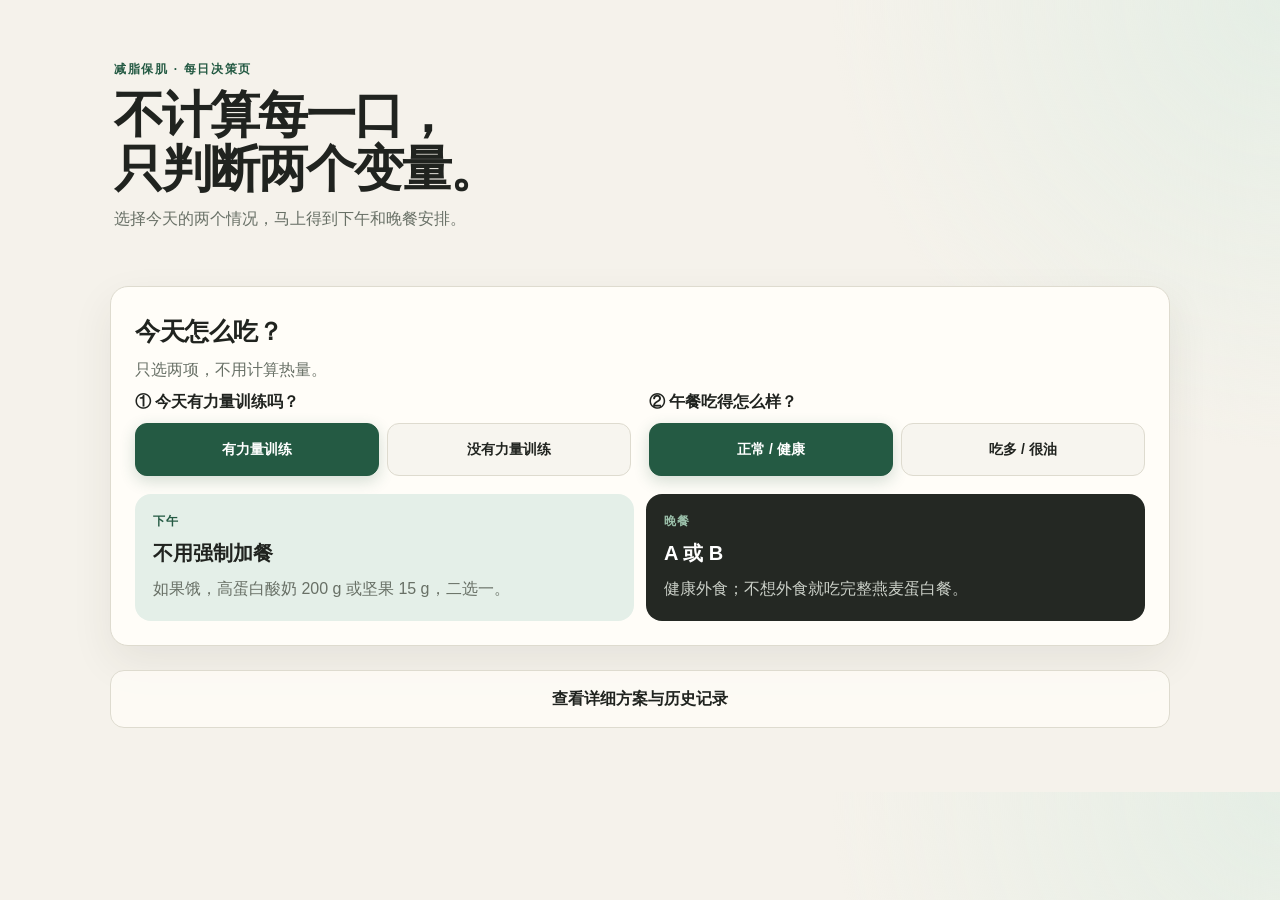
==== pages/daily-diet/index.html @ 7181f227 "Publish diet and workout quick references" ====
<!doctype html>
<html lang="zh-CN">
<head>
  <meta charset="utf-8">
  <meta name="viewport" content="width=device-width, initial-scale=1">
  <title>每日饮食决策与记录</title>
  <style>
    :root {
      --paper:#f5f2eb; --card:#fffdf8; --ink:#20231f; --muted:#687066;
      --line:#dedbcf; --green:#245a43; --green-soft:#e4efe8;
      --gold:#a56c22; --gold-soft:#f6ead4; --red:#9b453d; --red-soft:#f7e5e2;
      --shadow:0 16px 42px rgba(54,49,38,.08);
    }
    * { box-sizing:border-box; }
    body {
      margin:0; color:var(--ink); background:
        radial-gradient(circle at top right, #e5eee5 0, transparent 28rem), var(--paper);
      font-family:-apple-system,BlinkMacSystemFont,"PingFang SC","Microsoft YaHei",sans-serif;
      line-height:1.65;
    }
    .wrap { width:min(1060px,calc(100% - 28px)); margin:0 auto; padding:36px 0 64px; }
    header { padding:24px 4px 30px; }
    .eyebrow { color:var(--green); font-size:12px; font-weight:700; letter-spacing:.14em; }
    h1 { margin:8px 0 10px; font-size:clamp(30px,6vw,50px); line-height:1.08; letter-spacing:-.04em; }
    .subtitle { color:var(--muted); max-width:720px; margin:0; }
    .verdict {
      display:grid; grid-template-columns:auto 1fr; gap:16px; align-items:center;
      background:var(--green); color:white; border-radius:20px; padding:22px 24px; box-shadow:var(--shadow);
    }
    .clock { font-size:32px; }
    .verdict strong { display:block; font-size:21px; }
    .verdict p { margin:4px 0 0; color:#dfece4; }
    section { margin-top:24px; }
    .section-head { display:flex; justify-content:space-between; gap:16px; align-items:end; margin:38px 2px 14px; }
    h2 { margin:0; font-size:22px; letter-spacing:-.02em; }
    .hint { color:var(--muted); font-size:13px; }
    .grid { display:grid; grid-template-columns:repeat(2,minmax(0,1fr)); gap:14px; }
    .card { background:var(--card); border:1px solid var(--line); border-radius:18px; padding:20px; box-shadow:var(--shadow); }
    .card h3 { margin:0 0 8px; font-size:17px; }
    .card p { margin:5px 0; color:var(--muted); }
    .tag { display:inline-block; border-radius:999px; padding:3px 9px; font-size:12px; font-weight:700; margin-bottom:10px; }
    .tag.green { background:var(--green-soft); color:var(--green); }
    .tag.gold { background:var(--gold-soft); color:var(--gold); }
    .tag.red { background:var(--red-soft); color:var(--red); }
    ul { margin:10px 0 0; padding-left:19px; }
    li { margin:5px 0; }
    .matrix { display:grid; grid-template-columns:repeat(2,minmax(0,1fr)); gap:12px; }
    .matrix .card { min-height:184px; }
    .meal-title { display:flex; justify-content:space-between; gap:10px; align-items:center; }
    .meal-code { color:var(--green); font-size:28px; font-weight:800; }
    .macro { margin-top:13px; padding-top:12px; border-top:1px solid var(--line); font-size:13px; color:var(--muted); }
    .night-rule { background:#242823; color:#f5f2eb; }
    .night-rule p,.night-rule .macro { color:#cbd0c8; border-color:#484d47; }
    form { display:grid; grid-template-columns:repeat(4,minmax(0,1fr)); gap:12px; }
    label { display:flex; flex-direction:column; gap:6px; color:var(--muted); font-size:12px; font-weight:700; }
    input,select,textarea,button {
      width:100%; border:1px solid var(--line); border-radius:11px; background:white;
      color:var(--ink); padding:11px 12px; font:inherit;
    }
    textarea { min-height:44px; resize:vertical; }
    .span2 { grid-column:span 2; }
    .span4 { grid-column:1/-1; }
    button { cursor:pointer; font-weight:700; }
    .primary { background:var(--green); color:white; border-color:var(--green); }
    .secondary { background:transparent; }
    .actions { display:flex; gap:10px; }
    .recommendation { background:var(--green-soft); color:var(--green); border-radius:12px; padding:11px 13px; font-weight:700; }
    .table-wrap { overflow:auto; border:1px solid var(--line); border-radius:14px; margin-top:14px; }
    table { width:100%; border-collapse:collapse; min-width:760px; background:white; font-size:13px; }
    th,td { padding:11px 12px; text-align:left; border-bottom:1px solid var(--line); white-space:nowrap; }
    th { color:var(--muted); font-size:11px; letter-spacing:.05em; background:#f4f3ee; }
    tr:last-child td { border-bottom:0; }
    .empty { color:var(--muted); text-align:center; padding:22px; }
    .supplements { display:grid; grid-template-columns:repeat(3,minmax(0,1fr)); gap:12px; }
    .supplements b { display:block; margin-bottom:5px; }
    .quick-panel { padding:24px; }
    .quick-panel h2 { font-size:25px; margin-bottom:4px; }
    .quick-intro { color:var(--muted); margin:0 0 20px; }
    .quick-questions { display:grid; grid-template-columns:repeat(2,minmax(0,1fr)); gap:18px; }
    .quick-question b { display:block; margin-bottom:8px; }
    .toggle { display:grid; grid-template-columns:1fr 1fr; gap:8px; }
    .toggle input { position:absolute; width:1px; height:1px; opacity:0; pointer-events:none; }
    .toggle label {
      display:block; padding:14px 10px; border:1px solid var(--line); border-radius:12px;
      background:#f7f5ef; color:var(--ink); text-align:center; font-size:14px; cursor:pointer;
    }
    .toggle input:checked + label { background:var(--green); color:white; border-color:var(--green); box-shadow:0 5px 16px rgba(36,90,67,.2); }
    .quick-results { display:grid; grid-template-columns:1fr 1fr; gap:12px; margin-top:18px; }
    .result-card { border-radius:16px; padding:18px; background:var(--green-soft); }
    .result-card.dinner { background:#242823; color:white; }
    .result-label { font-size:12px; font-weight:800; letter-spacing:.1em; color:var(--green); }
    .result-card.dinner .result-label { color:#9bc0aa; }
    .result-card h3 { margin:5px 0 6px; font-size:20px; }
    .result-card p { margin:0; color:var(--muted); }
    .result-card.dinner p { color:#cbd0c8; }
    .details-box { margin-top:24px; }
    .details-box > summary {
      cursor:pointer; list-style:none; padding:15px 18px; border:1px solid var(--line);
      border-radius:14px; background:rgba(255,253,248,.78); font-weight:700; text-align:center;
    }
    .details-box > summary::-webkit-details-marker { display:none; }
    .details-box[open] > summary { background:var(--green-soft); color:var(--green); }
    footer { color:var(--muted); font-size:12px; margin-top:30px; padding:14px 2px; }
    @media (max-width:760px) {
      .grid,.matrix,.supplements,.quick-questions,.quick-results { grid-template-columns:1fr; }
      form { grid-template-columns:repeat(2,minmax(0,1fr)); }
      .span4 { grid-column:1/-1; }
      .verdict { grid-template-columns:1fr; }
    }
    @media (max-width:470px) {
      form { grid-template-columns:1fr; }
      .span2,.span4 { grid-column:1; }
      .wrap { width:min(100% - 18px,1060px); padding-top:18px; }
      .card { padding:17px; }
    }
    @media print {
      body { background:white; }
      .wrap { width:100%; padding:0; }
      .card,.verdict { box-shadow:none; }
      #recording { display:none; }
    }
  </style>
</head>
<body>
  <main class="wrap">
    <header>
      <div class="eyebrow">减脂保肌 · 每日决策页</div>
      <h1>不计算每一口，<br>只判断两个变量。</h1>
      <p class="subtitle">选择今天的两个情况，马上得到下午和晚餐安排。</p>
    </header>

    <section id="quick-decision" class="card quick-panel">
      <h2>今天怎么吃？</h2>
      <p class="quick-intro">只选两项，不用计算热量。</p>
      <div class="quick-questions">
        <div class="quick-question" id="quick-training">
          <b>① 今天有力量训练吗？</b>
          <div class="toggle">
            <input type="radio" name="quick-training" id="qt" value="T" checked><label for="qt">有力量训练</label>
            <input type="radio" name="quick-training" id="qr" value="R"><label for="qr">没有力量训练</label>
          </div>
        </div>
        <div class="quick-question" id="quick-lunch">
          <b>② 午餐吃得怎么样？</b>
          <div class="toggle">
            <input type="radio" name="quick-lunch" id="qn" value="N" checked><label for="qn">正常 / 健康</label>
            <input type="radio" name="quick-lunch" id="qh" value="H"><label for="qh">吃多 / 很油</label>
          </div>
        </div>
      </div>
      <div class="quick-results">
        <article class="result-card">
          <div class="result-label">下午</div>
          <h3 id="afternoon-result">不用强制加餐</h3>
          <p id="afternoon-detail">如果饿，高蛋白酸奶 200 g 或坚果 15 g，二选一。</p>
        </article>
        <article class="result-card dinner">
          <div class="result-label">晚餐</div>
          <h3 id="dinner-result">A 或 B</h3>
          <p id="dinner-detail">健康外食；不想外食就吃完整燕麦蛋白餐。</p>
        </article>
      </div>
    </section>

    <details class="details-box">
      <summary>查看详细方案与历史记录</summary>

    <div class="verdict">
      <div class="clock">◷</div>
      <div>
        <strong>20:30–21:00 吃燕麦晚餐，23:00 睡觉：可以。</strong>
        <p>有约 2 小时消化时间。控制在 350–570 kcal，少油、少坚果、不辛辣；若出现反酸或胃胀，把晚餐减量或提前。</p>
      </div>
    </div>

    <section>
      <div class="section-head"><h2>两个固定变量</h2><span class="hint">先判断，再选晚餐</span></div>
      <div class="grid">
        <article class="card">
          <span class="tag green">变量 1</span>
          <h3>力量训练日 T / 非力量日 R</h3>
          <p><b>T：</b>训练前 30 分钟吃香蕉 100 g，或白吐司 1 片＋半根香蕉。</p>
          <p><b>R：</b>不需要训练前加餐，早餐蛋白不减，碳水略少。</p>
        </article>
        <article class="card">
          <span class="tag gold">变量 2</span>
          <h3>午餐正常 N / 午餐吃多 H</h3>
          <p><b>N：</b>约 1.5 掌肉＋1 拳米饭＋2 拳蔬菜，吃完不撑。</p>
          <p><b>H：</b>米饭多、油炸肥肉、明显油汁、甜饮或吃到撑，出现两项即算 H。</p>
        </article>
      </div>
    </section>

    <section>
      <div class="section-head"><h2>四种情况怎么吃</h2><span class="hint">午餐 H 优先级最高</span></div>
      <div class="matrix">
        <article class="card">
          <span class="tag green">T + N</span>
          <h3>力量训练＋午餐正常</h3>
          <p>晚餐选 <b>A 健康外食</b>，或 <b>B 完整燕麦蛋白餐</b>。</p>
          <div class="macro">训练日正常吃，不需要因为减脂故意饿着。</div>
        </article>
        <article class="card">
          <span class="tag red">T + H</span>
          <h3>力量训练＋午餐吃多</h3>
          <p>晚餐直接选 <b>C 轻燕麦蛋白餐</b>，保留蛋白，减少额外脂肪与碳水。</p>
          <div class="macro">不要完全跳过晚餐。</div>
        </article>
        <article class="card">
          <span class="tag green">R + N</span>
          <h3>非力量日＋午餐正常</h3>
          <p>选 <b>A</b>，米饭控制半拳；或选 <b>B</b>，不额外加水果。</p>
          <div class="macro">蛋白质保持不变，只略减碳水。</div>
        </article>
        <article class="card">
          <span class="tag red">R + H</span>
          <h3>非力量日＋午餐吃多</h3>
          <p>晚餐选 <b>C 轻燕麦蛋白餐</b>，当天坚果跳过。</p>
          <div class="macro">第二天正常吃，不做报复性节食。</div>
        </article>
      </div>
    </section>

    <section>
      <div class="section-head"><h2>三个固定晚餐</h2><span class="hint">不用临时计算</span></div>
      <div class="grid">
        <article class="card">
          <div class="meal-title"><h3>A · 健康外食</h3><span class="meal-code">A</span></div>
          <ul>
            <li>熟鱼、虾、鸡肉或瘦牛肉 150–180 g</li>
            <li>熟米饭 100–150 g</li>
            <li>蔬菜 2 拳，少浇汁、不喝油汤</li>
          </ul>
          <div class="macro">约 500–650 kcal · 蛋白质 35–45 g</div>
        </article>
        <article class="card night-rule">
          <div class="meal-title"><h3>B · 完整燕麦蛋白餐</h3><span class="meal-code">B</span></div>
          <ul>
            <li>高蛋白燕麦 1 袋（35 g）</li>
            <li>牛奶 250 ml＋蛋白粉 1 勺</li>
            <li>水煮蛋 1 个＋香蕉或苹果 1 个</li>
          </ul>
          <div class="macro">约 500–570 kcal · 蛋白质 42–46 g</div>
        </article>
        <article class="card">
          <div class="meal-title"><h3>C · 轻燕麦蛋白餐</h3><span class="meal-code">C</span></div>
          <ul>
            <li>高蛋白燕麦 1 袋（35 g）</li>
            <li>牛奶 250 ml＋蛋白粉 1 勺</li>
            <li>黄瓜或小番茄；不加鸡蛋、水果和坚果</li>
          </ul>
          <div class="macro">约 350–410 kcal · 蛋白质 35–38 g</div>
        </article>
        <article class="card">
          <span class="tag gold">燕麦每袋</span>
          <h3>35 g 营养</h3>
          <p>128 kcal · 蛋白质 5.1 g · 脂肪 2.6 g · 碳水 18.9 g · 膳食纤维 4.2 g</p>
          <p>燕麦不是完整蛋白餐，必须搭配蛋白粉和牛奶。</p>
        </article>
      </div>
    </section>

    <section>
      <div class="section-head"><h2>晚上游泳时</h2><span class="hint">避免临下水吃太饱</span></div>
      <article class="card">
        <p><b>距离游泳 60–90 分钟：</b>吃燕麦 1 袋＋牛奶；游泳结束后喝蛋白粉。</p>
        <p><b>如果只能在游泳后 20:30–21:00 吃：</b>直接选 B 或 C，慢慢吃，23:00 睡觉仍有约 2 小时消化时间。</p>
      </article>
    </section>

    <section id="recording">
      <div class="section-head"><h2>每日记录</h2><span class="hint">保存在当前浏览器</span></div>
      <article class="card">
        <form id="daily-form">
          <label>日期<input id="date" type="date" required></label>
          <label>体重 kg<input id="weight" type="number" step="0.1" min="40" max="200" placeholder="82.0"></label>
          <label>当天类型<select id="training"><option value="T">T · 力量训练</option><option value="R">R · 非力量日</option></select></label>
          <label>午餐判断<select id="lunch"><option value="N">N · 正常健康</option><option value="H">H · 吃多或很油</option></select></label>
          <label>早餐<select id="breakfast"><option value="✓">✓ · 蛋白达标</option><option value="△">△ · 蛋白不足</option></select></label>
          <label>蛋白粉<select id="protein"><option value="0">0 勺</option><option value="1">1 勺</option></select></label>
          <label>坚果<select id="nuts"><option value="0">0 g</option><option value="15">15 g</option><option value="20">20 g</option></select></label>
          <label>实际晚餐<select id="dinner"><option value="A">A · 健康外食</option><option value="B">B · 完整燕麦蛋白餐</option><option value="C">C · 轻燕麦蛋白餐</option></select></label>
          <div id="recommendation" class="recommendation span4">建议晚餐：A 或 B</div>
          <label class="span4">备注<textarea id="note" placeholder="例如：午餐回锅肉较油；训练力量正常"></textarea></label>
          <div class="actions span4">
            <button class="primary" type="submit">保存今天</button>
            <button class="secondary" id="export" type="button">导出 CSV</button>
            <button class="secondary" id="clear" type="button">清空记录</button>
          </div>
        </form>
        <div class="table-wrap">
          <table>
            <thead><tr><th>日期</th><th>体重</th><th>T/R</th><th>早餐</th><th>午餐</th><th>晚餐</th><th>蛋白粉</th><th>坚果</th><th>备注</th></tr></thead>
            <tbody id="records"></tbody>
          </table>
        </div>
      </article>
    </section>

    <section>
      <div class="section-head"><h2>固定补剂</h2><span class="hint">避免重复叠加</span></div>
      <div class="supplements">
        <article class="card"><b>鱼油</b><span>每日 1 粒，EPA 690 mg＋DHA 310 mg，随早餐或午餐。</span></article>
        <article class="card"><b>复合维生素</b><span>按标签每日 4 粒，可早餐 2 粒、晚餐 2 粒。</span></article>
        <article class="card"><b>暂不叠加</b><span>单独 D3＋K2 和镁暂停；Tebonin 仅按医疗建议。</span></article>
      </div>
    </section>

    <footer>记录重点：早餐蛋白是否达标、午餐是否吃多、晚餐是否按规则收回来。每天称重，只看 7 天平均趋势。</footer>
    </details>
  </main>

  <script>
    const KEY = 'eric-diet-records-v1';
    const $ = id => document.getElementById(id);
    const fields = ['date','weight','training','lunch','breakfast','protein','nuts','dinner','note'];
    const QUICK = {
      TN: {
        afternoon:['不用强制加餐','如果饿，高蛋白酸奶 200 g 或坚果 15 g，二选一。'],
        dinner:['A 或 B','健康外食；不想外食就吃完整燕麦蛋白餐。']
      },
      TH: {
        afternoon:['不吃坚果','不饿就不吃；真饿可用水冲半勺至 1 勺蛋白粉。'],
        dinner:['C · 轻燕麦蛋白餐','燕麦 35 g＋牛奶 250 ml＋蛋白粉 1 勺＋低油蔬菜。']
      },
      RN: {
        afternoon:['按饥饿决定','饿就吃坚果 15 g 或无糖酸奶 200 g，二选一。'],
        dinner:['A（少饭）或 B（无水果）','外食米饭半拳；燕麦餐则不额外加香蕉或苹果。']
      },
      RH: {
        afternoon:['不安排加餐','喝水或无糖茶；真饿才用水冲半勺蛋白粉。'],
        dinner:['C · 轻燕麦蛋白餐','燕麦 35 g＋牛奶 250 ml＋蛋白粉 1 勺＋低油蔬菜。']
      }
    };

    function updateQuickDecision() {
      const training = document.querySelector('input[name="quick-training"]:checked').value;
      const lunch = document.querySelector('input[name="quick-lunch"]:checked').value;
      const result = QUICK[training + lunch];
      $('afternoon-result').textContent = result.afternoon[0];
      $('afternoon-detail').textContent = result.afternoon[1];
      $('dinner-result').textContent = result.dinner[0];
      $('dinner-detail').textContent = result.dinner[1];
      $('training').value = training;
      $('lunch').value = lunch;
      if (lunch === 'H') $('dinner').value = 'C';
      updateRecommendation();
    }

    function recommendedDinner(training, lunch) {
      if (lunch === 'H') return 'C · 轻燕麦蛋白餐';
      return training === 'T' ? 'A 健康外食 或 B 完整燕麦蛋白餐' : 'A（半拳米饭）或 B（不加水果）';
    }

    function updateRecommendation() {
      const text = recommendedDinner($('training').value, $('lunch').value);
      $('recommendation').textContent = `建议晚餐：${text}`;
      if ($('lunch').value === 'H') $('dinner').value = 'C';
    }

    function loadRecords() {
      try { return JSON.parse(localStorage.getItem(KEY) || '[]'); }
      catch { return []; }
    }

    function saveRecords(records) { localStorage.setItem(KEY, JSON.stringify(records)); }

    function render() {
      const rows = loadRecords().sort((a,b) => b.date.localeCompare(a.date));
      $('records').innerHTML = rows.length ? rows.map(r => `<tr>
        <td>${escapeHtml(r.date)}</td><td>${escapeHtml(r.weight || '—')}</td><td>${escapeHtml(r.training)}</td>
        <td>${escapeHtml(r.breakfast)}</td><td>${escapeHtml(r.lunch)}</td><td>${escapeHtml(r.dinner)}</td>
        <td>${escapeHtml(r.protein)}</td><td>${escapeHtml(r.nuts)} g</td><td>${escapeHtml(r.note || '')}</td>
      </tr>`).join('') : '<tr><td class="empty" colspan="9">还没有记录，从今天开始即可。</td></tr>';
    }

    function escapeHtml(value) {
      return String(value).replace(/[&<>'"]/g, c => ({'&':'&amp;','<':'&lt;','>':'&gt;',"'":'&#39;','"':'&quot;'}[c]));
    }

    $('daily-form').addEventListener('submit', event => {
      event.preventDefault();
      const record = Object.fromEntries(fields.map(id => [id, $(id).value.trim()]));
      const records = loadRecords().filter(r => r.date !== record.date);
      records.push(record);
      saveRecords(records);
      render();
    });

    $('training').addEventListener('change', updateRecommendation);
    $('lunch').addEventListener('change', updateRecommendation);
    document.querySelectorAll('input[name="quick-training"],input[name="quick-lunch"]').forEach(input => input.addEventListener('change', updateQuickDecision));
    $('clear').addEventListener('click', () => {
      if (confirm('确定清空当前浏览器里的全部饮食记录吗？')) {
        localStorage.removeItem(KEY); render();
      }
    });
    $('export').addEventListener('click', () => {
      const records = loadRecords();
      if (!records.length) return alert('还没有可以导出的记录。');
      const headers = fields;
      const csv = [headers, ...records.map(r => headers.map(h => r[h] || ''))]
        .map(row => row.map(v => `"${String(v).replaceAll('"','""')}"`).join(','))
        .join('\n');
      const blob = new Blob(['\ufeff' + csv], {type:'text/csv;charset=utf-8'});
      const a = document.createElement('a');
      a.href = URL.createObjectURL(blob); a.download = '饮食记录.csv'; a.click();
      URL.revokeObjectURL(a.href);
    });

    $('date').value = new Date().toISOString().slice(0,10);
    updateQuickDecision();
    render();
  </script>
</body>
</html>
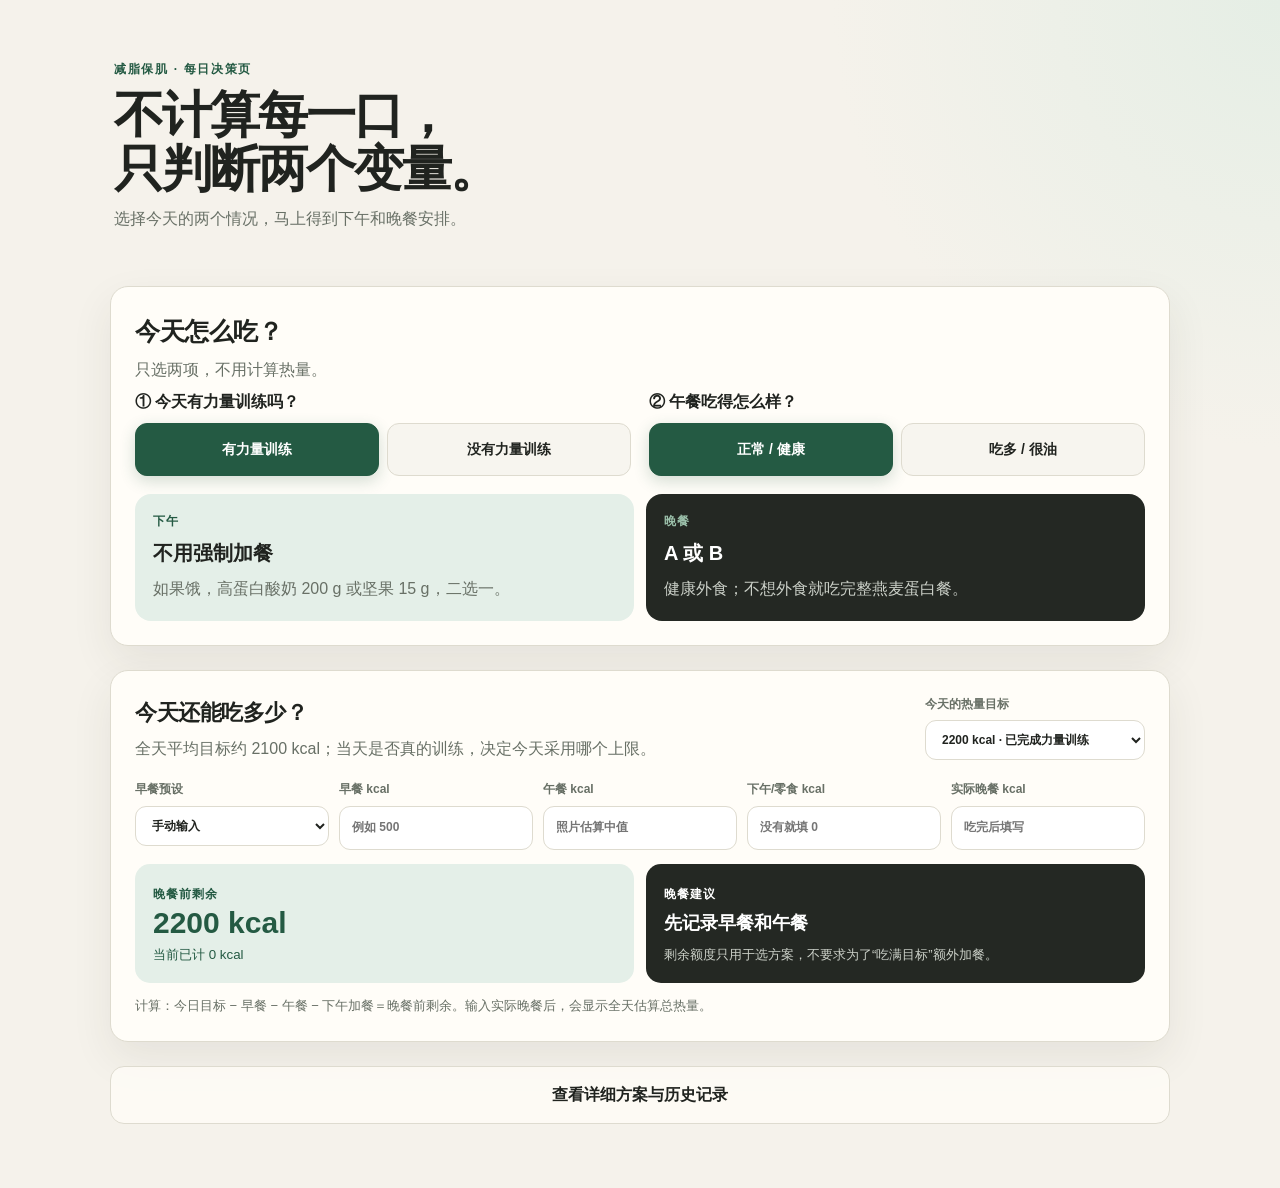
==== commit c6d540eb: "Update diet calorie guidance" ====
--- a/pages/daily-diet/index.html
+++ b/pages/daily-diet/index.html
@@ -93,6 +93,32 @@
     .result-card h3 { margin:5px 0 6px; font-size:20px; }
     .result-card p { margin:0; color:var(--muted); }
     .result-card.dinner p { color:#cbd0c8; }
+    .calorie-panel { padding:24px; }
+    .calorie-head { display:flex; justify-content:space-between; gap:14px; align-items:start; }
+    .calorie-head p { margin:5px 0 0; color:var(--muted); }
+    .calorie-target-wrap { min-width:220px; }
+    .calorie-grid { display:grid; grid-template-columns:repeat(5,minmax(0,1fr)); gap:10px; margin-top:18px; }
+    .calorie-grid input,.calorie-grid select { font-weight:700; }
+    .budget-result { display:grid; grid-template-columns:1fr 1fr; gap:12px; margin-top:14px; }
+    .budget-number,.budget-advice { border-radius:15px; padding:16px 18px; }
+    .budget-number { background:var(--green-soft); color:var(--green); }
+    .budget-number strong { display:block; font-size:30px; line-height:1.15; }
+    .budget-number span,.budget-advice span { font-size:12px; font-weight:800; letter-spacing:.08em; }
+    .budget-advice { background:#242823; color:white; }
+    .budget-advice strong { display:block; margin-top:3px; font-size:18px; }
+    .budget-advice p { margin:5px 0 0; color:#cbd0c8; font-size:13px; }
+    .formula { margin-top:12px; color:var(--muted); font-size:13px; }
+    .target-table,.food-table { width:100%; min-width:0; border-collapse:collapse; background:transparent; }
+    .target-table th,.target-table td,.food-table th,.food-table td { white-space:normal; }
+    .target-table tr.recommended td { background:var(--green-soft); font-weight:700; }
+    .copy-box { margin-top:12px; padding:14px; border-radius:13px; background:#f2f0e9; color:#454b44; white-space:pre-wrap; font-size:13px; }
+    .copy-button { width:auto; margin-top:10px; padding:9px 14px; background:var(--green); border-color:var(--green); color:white; }
+    .copy-status { margin-left:8px; color:var(--green); font-size:12px; }
+    .bomb-grid { display:grid; grid-template-columns:repeat(3,minmax(0,1fr)); gap:12px; }
+    .bomb { background:var(--red-soft); border-color:#e8c9c4; }
+    .bomb b { display:block; color:var(--red); }
+    .bomb span { color:#744b46; font-size:13px; }
+    .review-template { width:100%; min-height:330px; margin-top:12px; color:#384039; font-family:ui-monospace,SFMono-Regular,Menlo,monospace; font-size:12px; }
     .details-box { margin-top:24px; }
     .details-box > summary {
       cursor:pointer; list-style:none; padding:15px 18px; border:1px solid var(--line);
@@ -101,14 +127,19 @@
     .details-box > summary::-webkit-details-marker { display:none; }
     .details-box[open] > summary { background:var(--green-soft); color:var(--green); }
     footer { color:var(--muted); font-size:12px; margin-top:30px; padding:14px 2px; }
+    footer a { color:var(--green); }
     @media (max-width:760px) {
-      .grid,.matrix,.supplements,.quick-questions,.quick-results { grid-template-columns:1fr; }
+      .grid,.matrix,.supplements,.quick-questions,.quick-results,.budget-result,.bomb-grid { grid-template-columns:1fr; }
+      .calorie-head { display:block; }
+      .calorie-target-wrap { margin-top:14px; min-width:0; }
+      .calorie-grid { grid-template-columns:repeat(2,minmax(0,1fr)); }
       form { grid-template-columns:repeat(2,minmax(0,1fr)); }
       .span4 { grid-column:1/-1; }
       .verdict { grid-template-columns:1fr; }
     }
     @media (max-width:470px) {
       form { grid-template-columns:1fr; }
+      .calorie-grid { grid-template-columns:1fr 1fr; }
       .span2,.span4 { grid-column:1; }
       .wrap { width:min(100% - 18px,1060px); padding-top:18px; }
       .card { padding:17px; }
@@ -162,6 +193,41 @@
       </div>
     </section>
 
+    <section id="calorie-calculator" class="card calorie-panel">
+      <div class="calorie-head">
+        <div>
+          <h2>今天还能吃多少？</h2>
+          <p>全天平均目标约 2100 kcal；当天是否真的训练，决定今天采用哪个上限。</p>
+        </div>
+        <label class="calorie-target-wrap">今天的热量目标
+          <select id="calorie-target">
+            <option value="2200">2200 kcal · 已完成力量训练</option>
+            <option value="2100">2100 kcal · 只游泳 ≥30分钟</option>
+            <option value="2000">2000 kcal · 无训练 / 临时取消</option>
+          </select>
+        </label>
+      </div>
+      <div class="calorie-grid">
+        <label>早餐预设
+          <select id="breakfast-preset">
+            <option value="">手动输入</option>
+            <option value="510">训练日组合 · 约510</option>
+            <option value="420">非训练日组合 · 约420</option>
+            <option value="510">中式组合 · 约510</option>
+          </select>
+        </label>
+        <label>早餐 kcal<input id="breakfast-calories" type="number" min="0" max="1500" step="10" placeholder="例如 500"></label>
+        <label>午餐 kcal<input id="lunch-calories" type="number" min="0" max="2500" step="10" placeholder="照片估算中值"></label>
+        <label>下午/零食 kcal<input id="snack-calories" type="number" min="0" max="1500" step="10" placeholder="没有就填 0"></label>
+        <label>实际晚餐 kcal<input id="dinner-calories" type="number" min="0" max="2000" step="10" placeholder="吃完后填写"></label>
+      </div>
+      <div class="budget-result">
+        <div class="budget-number"><span>晚餐前剩余</span><strong id="remaining-calories">2200 kcal</strong><small id="current-total">当前已计 0 kcal</small></div>
+        <div class="budget-advice"><span>晚餐建议</span><strong id="calorie-dinner-plan">先记录早餐和午餐</strong><p id="calorie-dinner-detail">剩余额度只用于选方案，不要求为了“吃满目标”额外加餐。</p></div>
+      </div>
+      <div class="formula">计算：今日目标 − 早餐 − 午餐 − 下午加餐＝晚餐前剩余。输入实际晚餐后，会显示全天估算总热量。</div>
+    </section>
+
     <details class="details-box">
       <summary>查看详细方案与历史记录</summary>
 
@@ -172,6 +238,165 @@
         <p>有约 2 小时消化时间。控制在 350–570 kcal，少油、少坚果、不辛辣；若出现反酸或胃胀，把晚餐减量或提前。</p>
       </div>
     </div>
+
+    <section>
+      <div class="section-head"><h2>你的热量目标怎么来的</h2><span class="hint">以 2026-08-20 体脂报告为起点</span></div>
+      <article class="card">
+        <p><b>体重 82.65 kg</b> · 体脂率 23.2% · 去脂体重 63.5 kg · <b>基础代谢约 1740 kcal</b></p>
+        <p>按去脂体重计算：370＋21.6×63.5≈1742 kcal，与报告中的 1740 kcal 基本一致。结合久坐办公和当前训练安排，维持热量暂估约 2520–2700 kcal；先用约 2100 kcal 的周平均制造温和缺口，再由双周趋势校准。</p>
+        <div class="table-wrap">
+          <table class="target-table">
+            <thead><tr><th>当天实际活动</th><th>目标</th><th>执行规则</th></tr></thead>
+            <tbody>
+              <tr><td>完成力量训练</td><td><b>2200 kcal</b></td><td>训练前香蕉或吐司也计入全天</td></tr>
+              <tr class="recommended"><td>只游泳 ≥30分钟</td><td><b>2100 kcal</b></td><td>不额外吃回手表显示的运动热量</td></tr>
+              <tr><td>休息 / 太忙取消训练</td><td><b>2000 kcal</b></td><td>从晚餐碳水和额外脂肪减少，蛋白质不减</td></tr>
+            </tbody>
+          </table>
+        </div>
+        <p><b>临时取消训练：</b>当天立即把计算器切到 2000 kcal，不需要挨饿或跳过晚餐。优先去掉坚果、甜饮、额外主食和油汁，仍保留一份瘦肉或蛋白粉。</p>
+        <div class="macro">每周 3 天力量训练＋4 天非力量日时，周平均约 2086 kcal。体脂秤是起点，不是最终答案；真正的维持热量由连续两周体重、腰围和实际摄入反推。</div>
+      </article>
+    </section>
+
+    <section>
+      <div class="section-head"><h2>早餐如何计算</h2><span class="hint">训练前食物也算早餐</span></div>
+      <div class="grid">
+        <article class="card">
+          <span class="tag green">力量训练日 · 约510 kcal</span>
+          <h3>训练前＋自助早餐</h3>
+          <ul>
+            <li>训练前香蕉 100 g：约 90 kcal</li>
+            <li>鸡蛋 2 个：约 140 kcal</li>
+            <li>纯牛奶 250 ml：约 120 kcal</li>
+            <li>全麦吐司 2 片：约 160 kcal</li>
+          </ul>
+          <div class="macro">合计约 510 kcal，蛋白质约 25–30 g。若改成吐司＋半根香蕉，按实际相加。</div>
+        </article>
+        <article class="card">
+          <span class="tag gold">无训练日 · 约420 kcal</span>
+          <h3>正常自助早餐</h3>
+          <ul>
+            <li>鸡蛋 2 个：约 140 kcal</li>
+            <li>纯牛奶 250 ml：约 120 kcal</li>
+            <li>全麦吐司 1 片：约 80 kcal</li>
+            <li>一份完整水果：约 80 kcal</li>
+          </ul>
+          <div class="macro">合计约 420 kcal。蛋白质不减，只比力量日少一份碳水。</div>
+        </article>
+      </div>
+      <article class="card" style="margin-top:14px">
+        <h3>自助餐常见食物速算</h3>
+        <div class="table-wrap">
+          <table class="food-table">
+            <thead><tr><th>食物</th><th>一份</th><th>估算热量</th><th>注意</th></tr></thead>
+            <tbody>
+              <tr><td>鸡蛋</td><td>1个</td><td>约70 kcal</td><td>煎蛋另加烹调油</td></tr>
+              <tr><td>纯牛奶</td><td>250 ml</td><td>约110–160 kcal</td><td>以包装标签为准</td></tr>
+              <tr><td>无糖豆浆</td><td>250 ml</td><td>约80–120 kcal</td><td>加糖版明显更高</td></tr>
+              <tr><td>吐司</td><td>1片</td><td>约70–100 kcal</td><td>黄油、果酱另算</td></tr>
+              <tr><td>馒头</td><td>中等1个</td><td>约180–250 kcal</td><td>大小差异很大</td></tr>
+              <tr><td>白粥</td><td>1碗</td><td>约80–150 kcal</td><td>饱腹和蛋白较低</td></tr>
+              <tr><td>油条</td><td>1根</td><td>约250–350 kcal</td><td>高油，尽量不作为日常</td></tr>
+              <tr><td>香蕉</td><td>可食部100 g</td><td>约90 kcal</td><td>训练前适合</td></tr>
+              <tr><td>坚果</td><td>15 g</td><td>约85–100 kcal</td><td>必须称量，不抓一大把</td></tr>
+              <tr><td>蛋白粉</td><td>1勺</td><td>约100–130 kcal</td><td>按产品标签记录</td></tr>
+            </tbody>
+          </table>
+        </div>
+      </article>
+    </section>
+
+    <section>
+      <div class="section-head"><h2>外食拍照怎么估算</h2><span class="hint">记录区间，不假装精确</span></div>
+      <div class="grid">
+        <article class="card">
+          <h3>拍照时这样做</h3>
+          <ul>
+            <li>先拍一张正上方全盘照，再拍一张侧面照。</li>
+            <li>让餐盘、饭碗和手掌同时入镜，方便判断尺寸。</li>
+            <li>饮料、蘸料、汤汁、加餐全部放进照片。</li>
+            <li>吃剩的部分再拍一张，按实际吃掉的比例计算。</li>
+            <li>炒菜看不出用了多少油，默认采用估算区间的中高值。</li>
+          </ul>
+        </article>
+        <article class="card">
+          <h3>照片发给 AI 时复制这段</h3>
+          <div class="copy-box" id="photo-prompt">请估算这顿外食。先逐项识别食物和熟重，再分别给出热量低值、中值、高值，以及蛋白质估算。请单独列出米饭/面、肉类、蔬菜、烹调油、酱汁、饮料和零食。看不清的部分不要假装精确，要说明不确定性；炒菜和浓酱按可能存在隐藏油的中高值估算。最后告诉我：为了记录热量，我应该采用哪个数值。</div>
+          <button class="copy-button" id="copy-photo-prompt" type="button">复制拍照提问</button><span class="copy-status" id="photo-copy-status"></span>
+        </article>
+      </div>
+      <div class="macro">照片估算最重要的不是得到一个“精确数字”，而是持续采用相同方法。记录时优先使用中值；明显油亮、干锅、油炸或浓酱菜采用中高值。</div>
+    </section>
+
+    <section>
+      <div class="section-head"><h2>晚餐如何计算</h2><span class="hint">先算剩余，再选 A / B / C</span></div>
+      <div class="matrix">
+        <article class="card"><span class="tag green">剩余 ≥650</span><h3>A 或 B</h3><p>正常吃 500–650 kcal；不必为了吃满目标增加坚果、甜食或第二份主食。</p></article>
+        <article class="card"><span class="tag green">剩余 500–649</span><h3>A 或 B</h3><p>外食少油，或完整燕麦蛋白餐；晚餐控制在约 500–570 kcal。</p></article>
+        <article class="card"><span class="tag gold">剩余 350–499</span><h3>C · 轻燕麦蛋白餐</h3><p>控制在约 350–410 kcal，保留蛋白质，不加水果、鸡蛋和坚果。</p></article>
+        <article class="card"><span class="tag red">剩余不足350</span><h3>仍然吃 C，不完全跳餐</h3><p>当天允许略微超过目标。第二天恢复正常，不做报复性节食。</p></article>
+      </div>
+    </section>
+
+    <section>
+      <div class="section-head"><h2>热量容易爆炸的食物</h2><span class="hint">外食优先避开或减量</span></div>
+      <div class="bomb-grid">
+        <article class="card bomb"><b>干锅 / 麻辣香锅</b><span>一餐常见约 900–1600 kcal；油、酱和加工丸类会叠加。</span></article>
+        <article class="card bomb"><b>炒饭 / 炒面</b><span>一大份常见约 700–1000 kcal；主食量和炒油都高。</span></article>
+        <article class="card bomb"><b>油炸鸡排 / 酥肉</b><span>一份常见约 400–800 kcal；裹粉会额外吸油。</span></article>
+        <article class="card bomb"><b>回锅肉 / 红烧肉 / 肥牛</b><span>一盘常见约 600–1000 kcal；肥肉本身和烹调油同时增加。</span></article>
+        <article class="card bomb"><b>芝麻酱 / 花生酱 / 浓汁</b><span>两大勺就可能约 180–250 kcal；不要把汤汁全部拌饭。</span></article>
+        <article class="card bomb"><b>奶茶 / 含糖咖啡</b><span>一杯常见约 300–700 kcal；珍珠、奶盖和糖浆另加。</span></article>
+        <article class="card bomb"><b>坚果随手抓</b><span>30 g 约 170–200 kcal；每天固定称 15 g，午餐吃多则取消。</span></article>
+        <article class="card bomb"><b>糕点 / 曲奇 / 面包甜点</b><span>一份常见约 300–500 kcal，体积不大但油糖密度高。</span></article>
+        <article class="card bomb"><b>自助餐多轮取餐</b><span>每样只吃一点也会叠加。先固定一盘蛋白、蔬菜和一份主食。</span></article>
+      </div>
+      <div class="macro">以上都是外食粗略范围，份量与做法差异很大；包装食品优先看营养标签，餐馆菜用照片估算区间。</div>
+    </section>
+
+    <section>
+      <div class="section-head"><h2>每双周发给我的信息</h2><span class="hint">用真实趋势反推下一阶段热量</span></div>
+      <article class="card">
+        <p>每天晨起、如厕后、吃喝前称重。两周结束后复制下面模板，不要只发某一天的体脂秤数字。</p>
+        <textarea class="review-template" id="review-template" readonly>【双周减脂复盘】
+周期：____月____日—____月____日
+
+1. 14天晨起体重：
+第1天：  第2天：  第3天：  第4天：  第5天：  第6天：  第7天：
+第8天：  第9天：  第10天： 第11天： 第12天： 第13天： 第14天：
+
+2. 体重均值：
+前7天平均：____ kg
+后7天平均：____ kg
+
+3. 腰围（晨起、肚脐水平）：
+周期开始：____ cm
+周期结束：____ cm
+
+4. 饮食：
+14天平均摄入：____ kcal
+达到当天目标的天数：____ / 14
+蛋白质达到130 g的天数：____ / 14
+外食照片是否包含饮料、酱汁和零食：是 / 否
+
+5. 活动：
+日均步数：____
+力量训练：____ 次
+游泳：____ 次，每次约____分钟
+
+6. 恢复：
+力量表现：上升 / 基本稳定 / 明显下降
+平均睡眠：____ 小时
+饥饿程度：____ / 5
+疲劳程度：____ / 5
+
+7. 特殊情况：
+聚餐、饮酒、出差、生病、熬夜：</textarea>
+        <button class="copy-button" id="copy-review-template" type="button">复制双周模板</button><span class="copy-status" id="review-copy-status"></span>
+        <div class="macro"><b>调整规则：</b>每周下降 0.25–0.65 kg、腰围下降且力量稳定，保持当前热量；连续两周下降不足 0.4 kg且记录完整，减少 100–150 kcal或日均增加约2000步；每周下降超过0.8 kg，或力量、睡眠明显变差，增加150–200 kcal。体重不降但腰围明显下降时先不调整。</div>
+      </article>
+    </section>
 
     <section>
       <div class="section-head"><h2>两个固定变量</h2><span class="hint">先判断，再选晚餐</span></div>
@@ -281,6 +506,7 @@
           <label>坚果<select id="nuts"><option value="0">0 g</option><option value="15">15 g</option><option value="20">20 g</option></select></label>
           <label>实际晚餐<select id="dinner"><option value="A">A · 健康外食</option><option value="B">B · 完整燕麦蛋白餐</option><option value="C">C · 轻燕麦蛋白餐</option></select></label>
           <div id="recommendation" class="recommendation span4">建议晚餐：A 或 B</div>
+          <div id="record-calorie-summary" class="recommendation span4">热量记录：请在上方计算器填写早餐、午餐、加餐和晚餐</div>
           <label class="span4">备注<textarea id="note" placeholder="例如：午餐回锅肉较油；训练力量正常"></textarea></label>
           <div class="actions span4">
             <button class="primary" type="submit">保存今天</button>
@@ -290,7 +516,7 @@
         </form>
         <div class="table-wrap">
           <table>
-            <thead><tr><th>日期</th><th>体重</th><th>T/R</th><th>早餐</th><th>午餐</th><th>晚餐</th><th>蛋白粉</th><th>坚果</th><th>备注</th></tr></thead>
+            <thead><tr><th>日期</th><th>体重</th><th>T/R</th><th>目标 kcal</th><th>总量 kcal</th><th>早餐</th><th>午餐</th><th>晚餐</th><th>蛋白粉</th><th>坚果</th><th>备注</th></tr></thead>
             <tbody id="records"></tbody>
           </table>
         </div>
@@ -306,7 +532,7 @@
       </div>
     </section>
 
-    <footer>记录重点：早餐蛋白是否达标、午餐是否吃多、晚餐是否按规则收回来。每天称重，只看 7 天平均趋势。</footer>
+    <footer>记录重点：早餐蛋白是否达标、午餐是否吃多、晚餐是否按规则收回来。每天称重，只看 7 天平均趋势。热量目标参考 <a href="https://www.niddk.nih.gov/bwp" target="_blank" rel="noreferrer">NIH Body Weight Planner</a>；本页用于日常管理，不能替代医生或营养师针对疾病、药物和化验结果的建议。</footer>
     </details>
   </main>
 
@@ -314,6 +540,13 @@
     const KEY = 'eric-diet-records-v1';
     const $ = id => document.getElementById(id);
     const fields = ['date','weight','training','lunch','breakfast','protein','nuts','dinner','note'];
+    const CALORIE_FIELDS = {
+      targetCalories:'calorie-target',
+      breakfastCalories:'breakfast-calories',
+      lunchCalories:'lunch-calories',
+      snackCalories:'snack-calories',
+      dinnerCalories:'dinner-calories'
+    };
     const QUICK = {
       TN: {
         afternoon:['不用强制加餐','如果饿，高蛋白酸奶 200 g 或坚果 15 g，二选一。'],
@@ -333,7 +566,7 @@
       }
     };
 
-    function updateQuickDecision() {
+    function updateQuickDecision(syncTarget = false) {
       const training = document.querySelector('input[name="quick-training"]:checked').value;
       const lunch = document.querySelector('input[name="quick-lunch"]:checked').value;
       const result = QUICK[training + lunch];
@@ -344,7 +577,9 @@
       $('training').value = training;
       $('lunch').value = lunch;
       if (lunch === 'H') $('dinner').value = 'C';
+      if (syncTarget) $('calorie-target').value = training === 'T' ? '2200' : '2000';
       updateRecommendation();
+      updateCalorieBudget();
     }
 
     function recommendedDinner(training, lunch) {
@@ -358,6 +593,51 @@
       if ($('lunch').value === 'H') $('dinner').value = 'C';
     }
 
+    function calorieValue(id) {
+      const value = Number($(id).value);
+      return Number.isFinite(value) && value > 0 ? value : 0;
+    }
+
+    function dinnerPlanForRemaining(remaining, mealsEntered, lunchHeavy = false) {
+      if (!mealsEntered) return ['先记录早餐和午餐','剩余额度只用于选方案，不要求为了“吃满目标”额外加餐。'];
+      if (lunchHeavy) return ['C · 午餐吃多优先','午餐已经吃多或很油，晚餐保留蛋白质并减少额外脂肪和碳水，不因账面仍有额度而放宽。'];
+      if (remaining >= 650) return ['A 或 B · 正常晚餐','吃 500–650 kcal 即可；额度较多也不要用甜食、坚果或第二份主食强行填满。'];
+      if (remaining >= 500) return ['A 或 B · 控制份量','选择少油外食，或 500–570 kcal 的完整燕麦蛋白餐。'];
+      if (remaining >= 350) return ['C · 轻燕麦蛋白餐','控制在 350–410 kcal，保留蛋白质，不加水果、鸡蛋和坚果。'];
+      return ['仍吃 C · 不完全跳餐','当天允许略微超过目标，优先保证蛋白质；第二天正常吃，不报复性节食。'];
+    }
+
+    function updateCalorieBudget() {
+      const target = calorieValue('calorie-target');
+      const breakfast = calorieValue('breakfast-calories');
+      const lunch = calorieValue('lunch-calories');
+      const snack = calorieValue('snack-calories');
+      const dinner = calorieValue('dinner-calories');
+      const beforeDinner = breakfast + lunch + snack;
+      const remaining = target - beforeDinner;
+      const total = beforeDinner + dinner;
+      const plan = dinnerPlanForRemaining(remaining, breakfast > 0 || lunch > 0, $('lunch').value === 'H');
+      $('remaining-calories').textContent = `${remaining} kcal`;
+      $('current-total').textContent = dinner > 0 ? `全天估算 ${total} kcal · 与目标相差 ${target - total} kcal` : `当前已计 ${beforeDinner} kcal`;
+      $('calorie-dinner-plan').textContent = plan[0];
+      $('calorie-dinner-detail').textContent = plan[1];
+      $('record-calorie-summary').textContent = dinner > 0
+        ? `热量记录：目标 ${target} kcal · 全天估算 ${total} kcal · 相差 ${target - total} kcal`
+        : `热量记录：目标 ${target} kcal · 晚餐前已计 ${beforeDinner} kcal`;
+    }
+
+    async function copyText(text, statusId) {
+      try {
+        await navigator.clipboard.writeText(text);
+      } catch {
+        const area = document.createElement('textarea');
+        area.value = text; area.style.position = 'fixed'; area.style.opacity = '0';
+        document.body.appendChild(area); area.select(); document.execCommand('copy'); area.remove();
+      }
+      $(statusId).textContent = '已复制';
+      setTimeout(() => { $(statusId).textContent = ''; }, 1800);
+    }
+
     function loadRecords() {
       try { return JSON.parse(localStorage.getItem(KEY) || '[]'); }
       catch { return []; }
@@ -369,9 +649,10 @@
       const rows = loadRecords().sort((a,b) => b.date.localeCompare(a.date));
       $('records').innerHTML = rows.length ? rows.map(r => `<tr>
         <td>${escapeHtml(r.date)}</td><td>${escapeHtml(r.weight || '—')}</td><td>${escapeHtml(r.training)}</td>
+        <td>${escapeHtml(r.targetCalories || '—')}</td><td>${escapeHtml(r.totalCalories || '—')}</td>
         <td>${escapeHtml(r.breakfast)}</td><td>${escapeHtml(r.lunch)}</td><td>${escapeHtml(r.dinner)}</td>
         <td>${escapeHtml(r.protein)}</td><td>${escapeHtml(r.nuts)} g</td><td>${escapeHtml(r.note || '')}</td>
-      </tr>`).join('') : '<tr><td class="empty" colspan="9">还没有记录，从今天开始即可。</td></tr>';
+      </tr>`).join('') : '<tr><td class="empty" colspan="11">还没有记录，从今天开始即可。</td></tr>';
     }
 
     function escapeHtml(value) {
@@ -381,15 +662,32 @@
     $('daily-form').addEventListener('submit', event => {
       event.preventDefault();
       const record = Object.fromEntries(fields.map(id => [id, $(id).value.trim()]));
+      for (const [key,id] of Object.entries(CALORIE_FIELDS)) record[key] = $(id).value.trim();
+      record.totalCalories = String(
+        calorieValue('breakfast-calories') + calorieValue('lunch-calories') +
+        calorieValue('snack-calories') + calorieValue('dinner-calories')
+      );
       const records = loadRecords().filter(r => r.date !== record.date);
       records.push(record);
       saveRecords(records);
       render();
     });
 
-    $('training').addEventListener('change', updateRecommendation);
+    $('training').addEventListener('change', () => {
+      updateRecommendation();
+      $('calorie-target').value = $('training').value === 'T' ? '2200' : '2000';
+      updateCalorieBudget();
+    });
     $('lunch').addEventListener('change', updateRecommendation);
-    document.querySelectorAll('input[name="quick-training"],input[name="quick-lunch"]').forEach(input => input.addEventListener('change', updateQuickDecision));
+    document.querySelectorAll('input[name="quick-training"]').forEach(input => input.addEventListener('change', () => updateQuickDecision(true)));
+    document.querySelectorAll('input[name="quick-lunch"]').forEach(input => input.addEventListener('change', () => updateQuickDecision(false)));
+    Object.values(CALORIE_FIELDS).forEach(id => $(id).addEventListener('input', updateCalorieBudget));
+    $('breakfast-preset').addEventListener('change', () => {
+      if ($('breakfast-preset').value) $('breakfast-calories').value = $('breakfast-preset').value;
+      updateCalorieBudget();
+    });
+    $('copy-photo-prompt').addEventListener('click', () => copyText($('photo-prompt').textContent.trim(), 'photo-copy-status'));
+    $('copy-review-template').addEventListener('click', () => copyText($('review-template').value, 'review-copy-status'));
     $('clear').addEventListener('click', () => {
       if (confirm('确定清空当前浏览器里的全部饮食记录吗？')) {
         localStorage.removeItem(KEY); render();
@@ -398,7 +696,7 @@
     $('export').addEventListener('click', () => {
       const records = loadRecords();
       if (!records.length) return alert('还没有可以导出的记录。');
-      const headers = fields;
+      const headers = [...fields, ...Object.keys(CALORIE_FIELDS), 'totalCalories'];
       const csv = [headers, ...records.map(r => headers.map(h => r[h] || ''))]
         .map(row => row.map(v => `"${String(v).replaceAll('"','""')}"`).join(','))
         .join('\n');
@@ -409,7 +707,8 @@
     });
 
     $('date').value = new Date().toISOString().slice(0,10);
-    updateQuickDecision();
+    updateQuickDecision(true);
+    updateCalorieBudget();
     render();
   </script>
 </body>
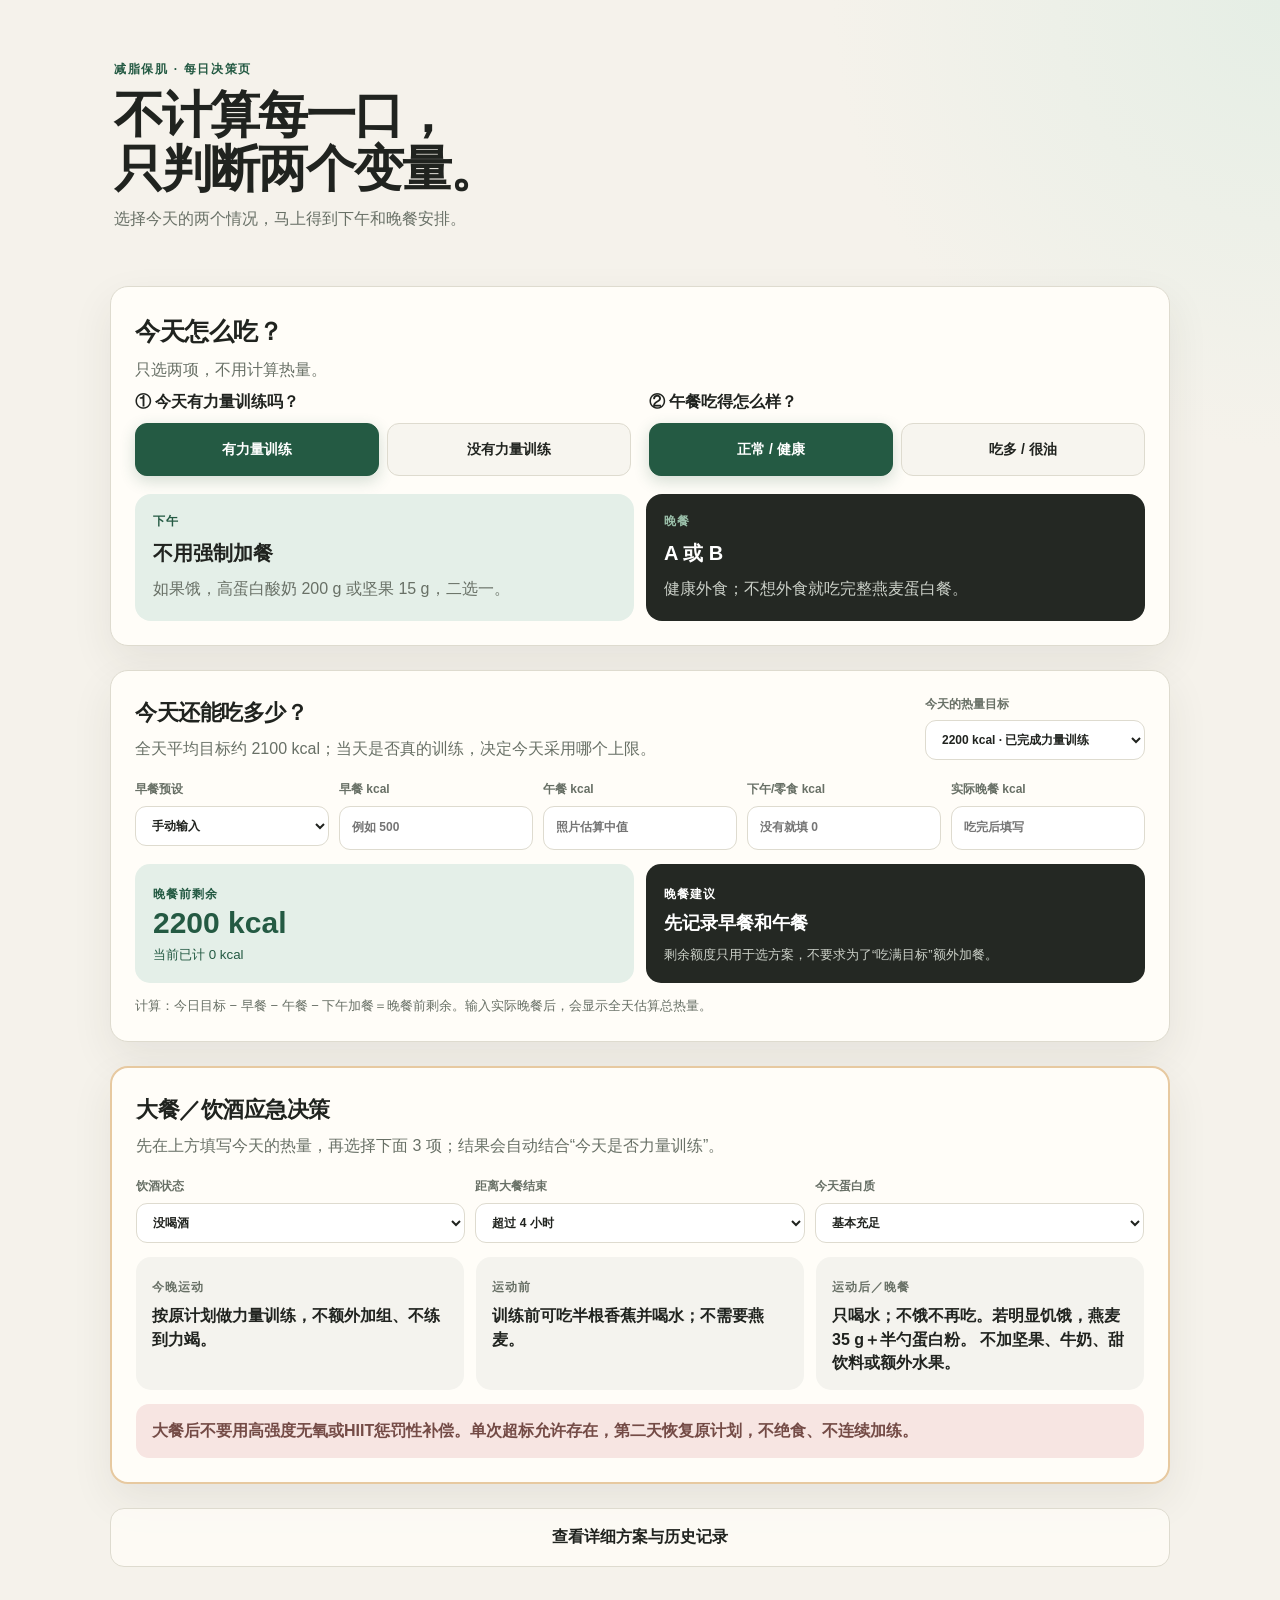
==== commit 13525fa1: "Add meal and alcohol recovery guide" ====
--- a/pages/daily-diet/index.html
+++ b/pages/daily-diet/index.html
@@ -108,6 +108,15 @@
     .budget-advice strong { display:block; margin-top:3px; font-size:18px; }
     .budget-advice p { margin:5px 0 0; color:#cbd0c8; font-size:13px; }
     .formula { margin-top:12px; color:var(--muted); font-size:13px; }
+    .emergency-panel { padding:24px; border:2px solid #e7c9a0; }
+    .emergency-panel h2 { margin-bottom:5px; }
+    .emergency-panel > p { margin:0; color:var(--muted); }
+    .emergency-controls { display:grid; grid-template-columns:repeat(3,minmax(0,1fr)); gap:10px; margin-top:18px; }
+    .emergency-results { display:grid; grid-template-columns:repeat(3,minmax(0,1fr)); gap:12px; margin-top:14px; }
+    .emergency-result { padding:16px; border-radius:15px; background:#f4f3ee; }
+    .emergency-result span { color:var(--muted); font-size:12px; font-weight:800; letter-spacing:.08em; }
+    .emergency-result strong { display:block; margin-top:5px; font-size:16px; line-height:1.45; }
+    .emergency-alert { margin-top:14px; padding:14px 16px; border-radius:13px; background:var(--red-soft); color:#744b46; font-weight:700; }
     .target-table,.food-table { width:100%; min-width:0; border-collapse:collapse; background:transparent; }
     .target-table th,.target-table td,.food-table th,.food-table td { white-space:normal; }
     .target-table tr.recommended td { background:var(--green-soft); font-weight:700; }
@@ -129,7 +138,7 @@
     footer { color:var(--muted); font-size:12px; margin-top:30px; padding:14px 2px; }
     footer a { color:var(--green); }
     @media (max-width:760px) {
-      .grid,.matrix,.supplements,.quick-questions,.quick-results,.budget-result,.bomb-grid { grid-template-columns:1fr; }
+      .grid,.matrix,.supplements,.quick-questions,.quick-results,.budget-result,.bomb-grid,.emergency-controls,.emergency-results { grid-template-columns:1fr; }
       .calorie-head { display:block; }
       .calorie-target-wrap { margin-top:14px; min-width:0; }
       .calorie-grid { grid-template-columns:repeat(2,minmax(0,1fr)); }
@@ -228,6 +237,39 @@
       <div class="formula">计算：今日目标 − 早餐 − 午餐 − 下午加餐＝晚餐前剩余。输入实际晚餐后，会显示全天估算总热量。</div>
     </section>
 
+    <section id="emergency-panel" class="card emergency-panel">
+      <h2>大餐／饮酒应急决策</h2>
+      <p>先在上方填写今天的热量，再选择下面 3 项；结果会自动结合“今天是否力量训练”。</p>
+      <div class="emergency-controls">
+        <label>饮酒状态
+          <select id="alcohol-state">
+            <option value="none">没喝酒</option>
+            <option value="sober">少量饮酒，已完全清醒</option>
+            <option value="unsafe">喝得较多或仍头晕、恶心、心跳异常</option>
+          </select>
+        </label>
+        <label>距离大餐结束
+          <select id="meal-gap">
+            <option value="lt3">不足 3 小时</option>
+            <option value="3to4">3～4 小时</option>
+            <option value="gt4" selected>超过 4 小时</option>
+          </select>
+        </label>
+        <label>今天蛋白质
+          <select id="protein-state">
+            <option value="enough">基本充足</option>
+            <option value="low">明显不足</option>
+          </select>
+        </label>
+      </div>
+      <div class="emergency-results" aria-live="polite">
+        <div class="emergency-result"><span>今晚运动</span><strong id="emergency-exercise">正在判断</strong></div>
+        <div class="emergency-result"><span>运动前</span><strong id="emergency-before">正在判断</strong></div>
+        <div class="emergency-result"><span>运动后／晚餐</span><strong id="emergency-after">正在判断</strong></div>
+      </div>
+      <div class="emergency-alert">大餐后不要用高强度无氧或HIIT惩罚性补偿。单次超标允许存在，第二天恢复原计划，不绝食、不连续加练。</div>
+    </section>
+
     <details class="details-box">
       <summary>查看详细方案与历史记录</summary>
 
@@ -240,10 +282,10 @@
     </div>
 
     <section>
-      <div class="section-head"><h2>你的热量目标怎么来的</h2><span class="hint">以 2026-08-20 体脂报告为起点</span></div>
+      <div class="section-head"><h2>热量目标怎么使用</h2><span class="hint">先执行，再按双周趋势校准</span></div>
       <article class="card">
-        <p><b>体重 82.65 kg</b> · 体脂率 23.2% · 去脂体重 63.5 kg · <b>基础代谢约 1740 kcal</b></p>
-        <p>按去脂体重计算：370＋21.6×63.5≈1742 kcal，与报告中的 1740 kcal 基本一致。结合久坐办公和当前训练安排，维持热量暂估约 2520–2700 kcal；先用约 2100 kcal 的周平均制造温和缺口，再由双周趋势校准。</p>
+        <p><b>先选择当天实际活动对应的目标</b>，完整记录早餐、午餐、加餐和晚餐。不要用单日体重或手表运动热量频繁修改目标。</p>
+        <p>连续执行两周后，再结合平均体重、腰围、训练表现和饥饿感，小幅调整每日摄入。</p>
         <div class="table-wrap">
           <table class="target-table">
             <thead><tr><th>当天实际活动</th><th>目标</th><th>执行规则</th></tr></thead>
@@ -255,7 +297,7 @@
           </table>
         </div>
         <p><b>临时取消训练：</b>当天立即把计算器切到 2000 kcal，不需要挨饿或跳过晚餐。优先去掉坚果、甜饮、额外主食和油汁，仍保留一份瘦肉或蛋白粉。</p>
-        <div class="macro">每周 3 天力量训练＋4 天非力量日时，周平均约 2086 kcal。体脂秤是起点，不是最终答案；真正的维持热量由连续两周体重、腰围和实际摄入反推。</div>
+        <div class="macro">每周 3 天力量训练＋4 天非力量日时，周平均约 2086 kcal。真正的维持热量应由连续两周体重、腰围和实际摄入趋势反推。</div>
       </article>
     </section>
 
@@ -498,7 +540,7 @@
       <article class="card">
         <form id="daily-form">
           <label>日期<input id="date" type="date" required></label>
-          <label>体重 kg<input id="weight" type="number" step="0.1" min="40" max="200" placeholder="82.0"></label>
+          <label>体重 kg<input id="weight" type="number" step="0.1" min="40" max="200" placeholder="例如 70.0"></label>
           <label>当天类型<select id="training"><option value="T">T · 力量训练</option><option value="R">R · 非力量日</option></select></label>
           <label>午餐判断<select id="lunch"><option value="N">N · 正常健康</option><option value="H">H · 吃多或很油</option></select></label>
           <label>早餐<select id="breakfast"><option value="✓">✓ · 蛋白达标</option><option value="△">△ · 蛋白不足</option></select></label>
@@ -524,12 +566,10 @@
     </section>
 
     <section>
-      <div class="section-head"><h2>固定补剂</h2><span class="hint">避免重复叠加</span></div>
-      <div class="supplements">
-        <article class="card"><b>鱼油</b><span>每日 1 粒，EPA 690 mg＋DHA 310 mg，随早餐或午餐。</span></article>
-        <article class="card"><b>复合维生素</b><span>按标签每日 4 粒，可早餐 2 粒、晚餐 2 粒。</span></article>
-        <article class="card"><b>暂不叠加</b><span>单独 D3＋K2 和镁暂停；Tebonin 仅按医疗建议。</span></article>
-      </div>
+      <div class="section-head"><h2>补剂原则</h2><span class="hint">公开版不包含个人剂量</span></div>
+      <article class="card">
+        <p>食物优先；补剂按产品标签及医生或营养师建议使用，注意不同产品之间成分重复。</p>
+      </article>
     </section>
 
     <footer>记录重点：早餐蛋白是否达标、午餐是否吃多、晚餐是否按规则收回来。每天称重，只看 7 天平均趋势。热量目标参考 <a href="https://www.niddk.nih.gov/bwp" target="_blank" rel="noreferrer">NIH Body Weight Planner</a>；本页用于日常管理，不能替代医生或营养师针对疾病、药物和化验结果的建议。</footer>
@@ -624,6 +664,60 @@
       $('record-calorie-summary').textContent = dinner > 0
         ? `热量记录：目标 ${target} kcal · 全天估算 ${total} kcal · 相差 ${target - total} kcal`
         : `热量记录：目标 ${target} kcal · 晚餐前已计 ${beforeDinner} kcal`;
+      updateEmergencyPlan();
+    }
+
+    function updateEmergencyPlan() {
+      const alcohol = $('alcohol-state').value;
+      const mealGap = $('meal-gap').value;
+      const protein = $('protein-state').value;
+      const training = document.querySelector('input[name="quick-training"]:checked').value;
+      const target = calorieValue('calorie-target');
+      const beforeDinner = calorieValue('breakfast-calories') + calorieValue('lunch-calories') + calorieValue('snack-calories');
+      const nearOrOverTarget = beforeDinner >= target - 200;
+      const lowIntake = beforeDinner <= target - 500;
+
+      let exercise;
+      if (alcohol === 'unsafe') {
+        exercise = '今晚不训练：补水、休息；症状明显或持续时及时就医。';
+      } else if (mealGap === 'lt3') {
+        exercise = '只轻松步行 10～20 分钟，不跑步、不力量训练。';
+      } else if (alcohol === 'sober') {
+        exercise = '确认完全清醒且无不适后，中等强度有氧 30～45 分钟；不做力量或 HIIT。';
+      } else if (training === 'T') {
+        exercise = '按原计划做力量训练，不额外加组、不练到力竭。';
+      } else if (nearOrOverTarget) {
+        exercise = '中等强度有氧 30～45 分钟；它是正常活动，不是把热量“抵消掉”。';
+      } else {
+        exercise = '休息或轻松活动即可，无需为了热量临时加练。';
+      }
+
+      let before;
+      if (alcohol === 'unsafe') {
+        before = '不补香蕉或燕麦；小口补水，先观察身体状态。';
+      } else if (nearOrOverTarget) {
+        before = '只喝水，不补香蕉、燕麦或含糖饮料。';
+      } else if (lowIntake && mealGap === 'gt4' && training === 'T') {
+        before = '训练前可吃半根香蕉并喝水；不需要燕麦。';
+      } else {
+        before = '喝水即可；没有明显饥饿就不加餐。';
+      }
+
+      let after;
+      if (alcohol === 'unsafe') {
+        after = protein === 'low'
+          ? '先补水休息；完全清醒、胃舒服后，蛋白不足可用水冲蛋白粉 1 勺。'
+          : '先补水休息；不饿就不再吃。';
+      } else if (protein === 'low') {
+        after = '蛋白粉 1 勺用水冲；若仍明显饥饿，改为燕麦 35 g＋半勺蛋白粉。';
+      } else {
+        after = '只喝水；不饿不再吃。若明显饥饿，燕麦 35 g＋半勺蛋白粉。';
+      }
+      after += ' 不加坚果、牛奶、甜饮料或额外水果。';
+
+      $('emergency-exercise').textContent = exercise;
+      $('emergency-before').textContent = before;
+      $('emergency-after').textContent = after;
     }
 
     async function copyText(text, statusId) {
@@ -682,6 +776,7 @@
     document.querySelectorAll('input[name="quick-training"]').forEach(input => input.addEventListener('change', () => updateQuickDecision(true)));
     document.querySelectorAll('input[name="quick-lunch"]').forEach(input => input.addEventListener('change', () => updateQuickDecision(false)));
     Object.values(CALORIE_FIELDS).forEach(id => $(id).addEventListener('input', updateCalorieBudget));
+    ['alcohol-state','meal-gap','protein-state'].forEach(id => $(id).addEventListener('change', updateEmergencyPlan));
     $('breakfast-preset').addEventListener('change', () => {
       if ($('breakfast-preset').value) $('breakfast-calories').value = $('breakfast-preset').value;
       updateCalorieBudget();
